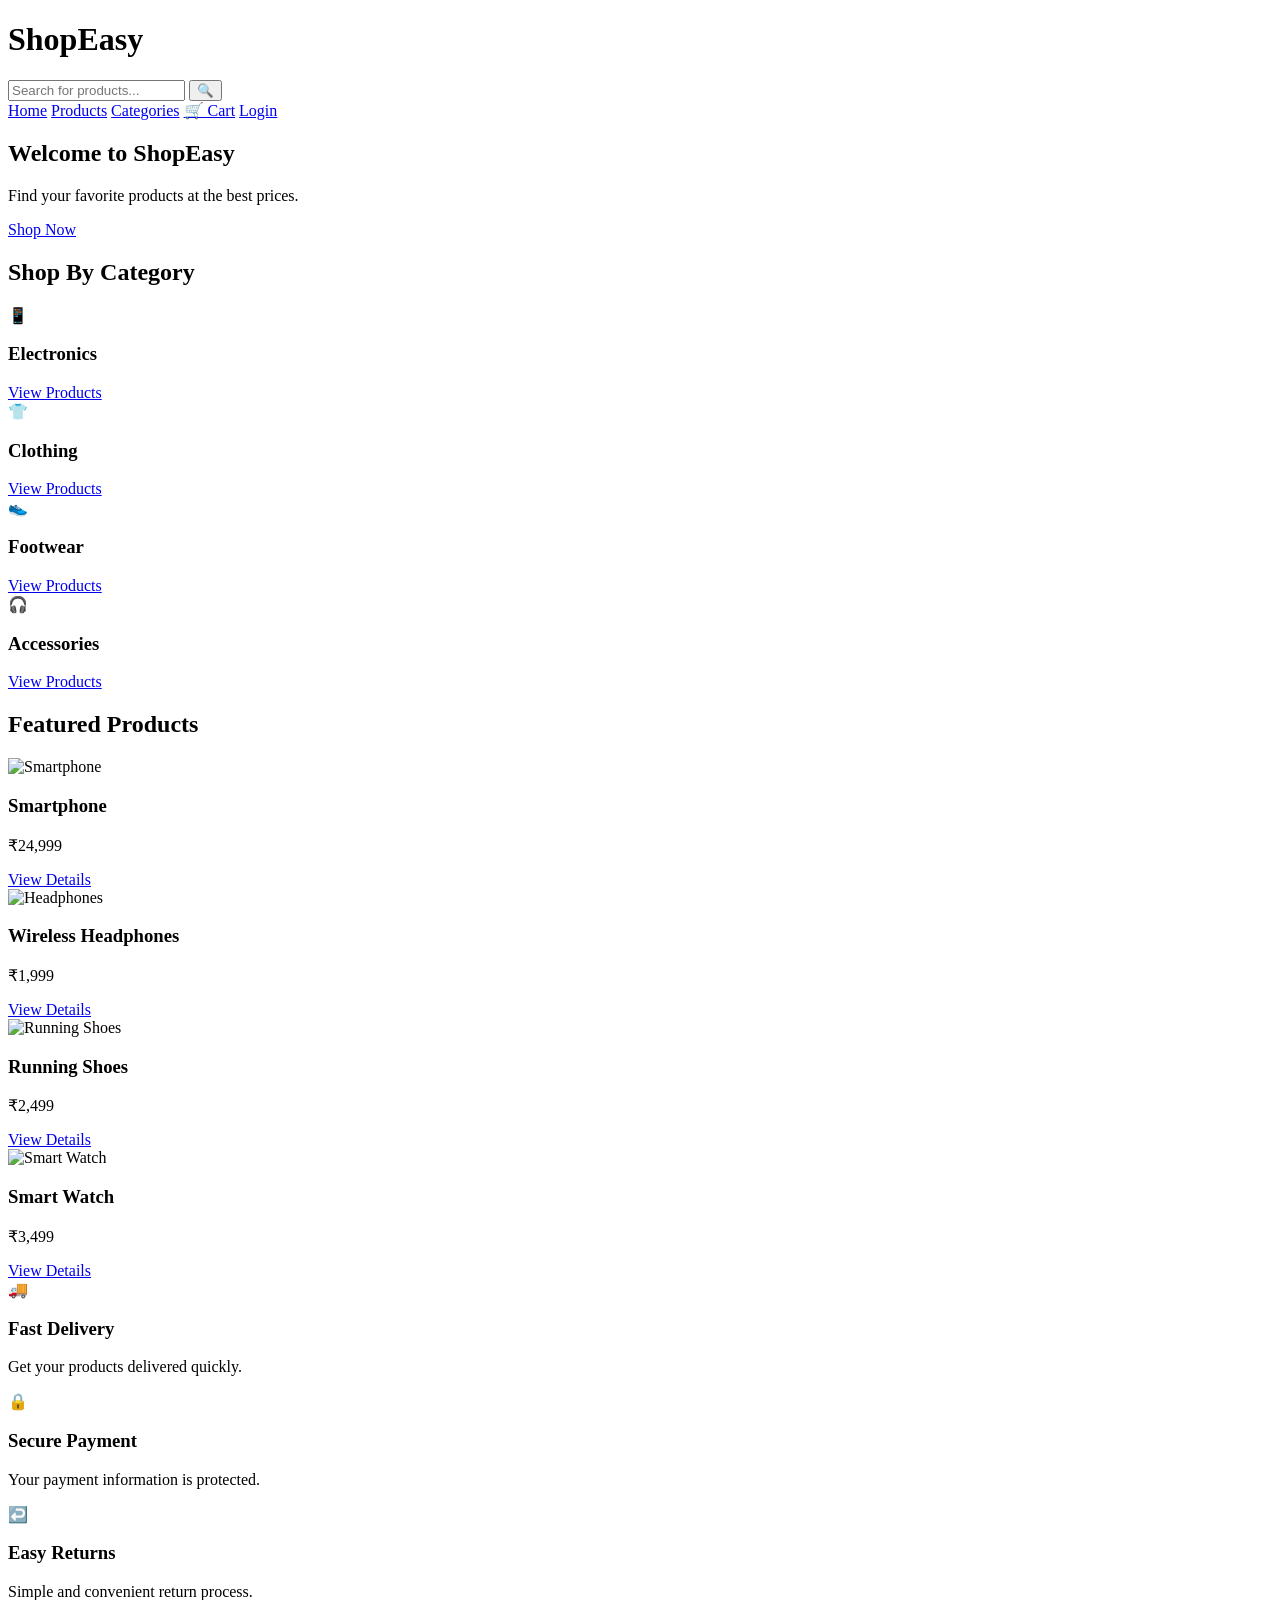
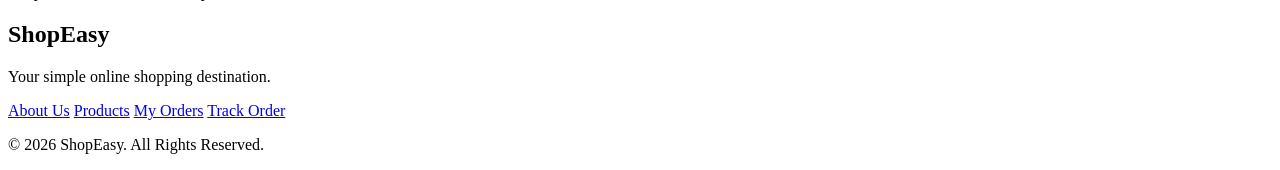
==== index.html @ bfe5061b "Add files via upload" ====
<!DOCTYPE html>
<html lang="en">
<head>
    <meta charset="UTF-8">
    <meta name="viewport" content="width=device-width, initial-scale=1.0">

    <title>ShopEasy - Online Shopping</title>

    <!-- CSS -->
    <link rel="stylesheet" href="css/style.css">
</head>

<body>

    <!-- ================= HEADER ================= -->
    <header class="header">

        <div class="logo">
            <h1>ShopEasy</h1>
        </div>

        <!-- Search -->
        <div class="search-box">
            <input
                type="text"
                id="searchInput"
                placeholder="Search for products..."
            >
            <button onclick="searchProducts()">🔍</button>
        </div>

        <!-- Navigation -->
        <nav class="navbar">
            <a href="index.html">Home</a>
            <a href="products.html">Products</a>
            <a href="categories.html">Categories</a>
            <a href="cart.html">🛒 Cart</a>
            <a href="login.html">Login</a>
        </nav>

    </header>


    <!-- ================= MAIN ================= -->
    <main>

        <!-- Hero Section -->
        <section class="hero">

            <div class="hero-content">
                <h2>Welcome to ShopEasy</h2>

                <p>
                    Find your favorite products at the best prices.
                </p>

                <a href="products.html" class="shop-btn">
                    Shop Now
                </a>
            </div>

        </section>


        <!-- ================= CATEGORIES ================= -->
        <section class="categories">

            <h2>Shop By Category</h2>

            <div class="category-container">

                <div class="category-card">
                    <div class="category-icon">📱</div>
                    <h3>Electronics</h3>
                    <a href="products.html?category=electronics">
                        View Products
                    </a>
                </div>

                <div class="category-card">
                    <div class="category-icon">👕</div>
                    <h3>Clothing</h3>
                    <a href="products.html?category=clothing">
                        View Products
                    </a>
                </div>

                <div class="category-card">
                    <div class="category-icon">👟</div>
                    <h3>Footwear</h3>
                    <a href="products.html?category=footwear">
                        View Products
                    </a>
                </div>

                <div class="category-card">
                    <div class="category-icon">🎧</div>
                    <h3>Accessories</h3>
                    <a href="products.html?category=accessories">
                        View Products
                    </a>
                </div>

            </div>

        </section>


        <!-- ================= FEATURED PRODUCTS ================= -->
        <section class="featured-products">

            <h2>Featured Products</h2>

            <div class="product-container">

                <!-- Product 1 -->
                <div class="product-card">

                    <img
                        src="images/phone.jpg"
                        alt="Smartphone"
                    >

                    <h3>Smartphone</h3>

                    <p class="price">₹24,999</p>

                    <a href="product-details.html?id=1">
                        View Details
                    </a>

                </div>


                <!-- Product 2 -->
                <div class="product-card">

                    <img
                        src="images/headphones.jpg"
                        alt="Headphones"
                    >

                    <h3>Wireless Headphones</h3>

                    <p class="price">₹1,999</p>

                    <a href="product-details.html?id=2">
                        View Details
                    </a>

                </div>


                <!-- Product 3 -->
                <div class="product-card">

                    <img
                        src="images/shoes.jpg"
                        alt="Running Shoes"
                    >

                    <h3>Running Shoes</h3>

                    <p class="price">₹2,499</p>

                    <a href="product-details.html?id=3">
                        View Details
                    </a>

                </div>


                <!-- Product 4 -->
                <div class="product-card">

                    <img
                        src="images/watch.jpg"
                        alt="Smart Watch"
                    >

                    <h3>Smart Watch</h3>

                    <p class="price">₹3,499</p>

                    <a href="product-details.html?id=4">
                        View Details
                    </a>

                </div>

            </div>

        </section>


        <!-- ================= FEATURES ================= -->
        <section class="features">

            <div class="feature">
                <span>🚚</span>
                <h3>Fast Delivery</h3>
                <p>Get your products delivered quickly.</p>
            </div>

            <div class="feature">
                <span>🔒</span>
                <h3>Secure Payment</h3>
                <p>Your payment information is protected.</p>
            </div>

            <div class="feature">
                <span>↩️</span>
                <h3>Easy Returns</h3>
                <p>Simple and convenient return process.</p>
            </div>

        </section>

    </main>


    <!-- ================= FOOTER ================= -->
    <footer class="footer">

        <div class="footer-content">

            <h2>ShopEasy</h2>

            <p>
                Your simple online shopping destination.
            </p>

            <div class="footer-links">
                <a href="about.html">About Us</a>
                <a href="products.html">Products</a>
                <a href="orders.html">My Orders</a>
                <a href="tracking.html">Track Order</a>
            </div>

        </div>

        <p class="copyright">
            © 2026 ShopEasy. All Rights Reserved.
        </p>

    </footer>


    <!-- JavaScript -->
    <script src="js/app.js"></script> 

</body>
</html>
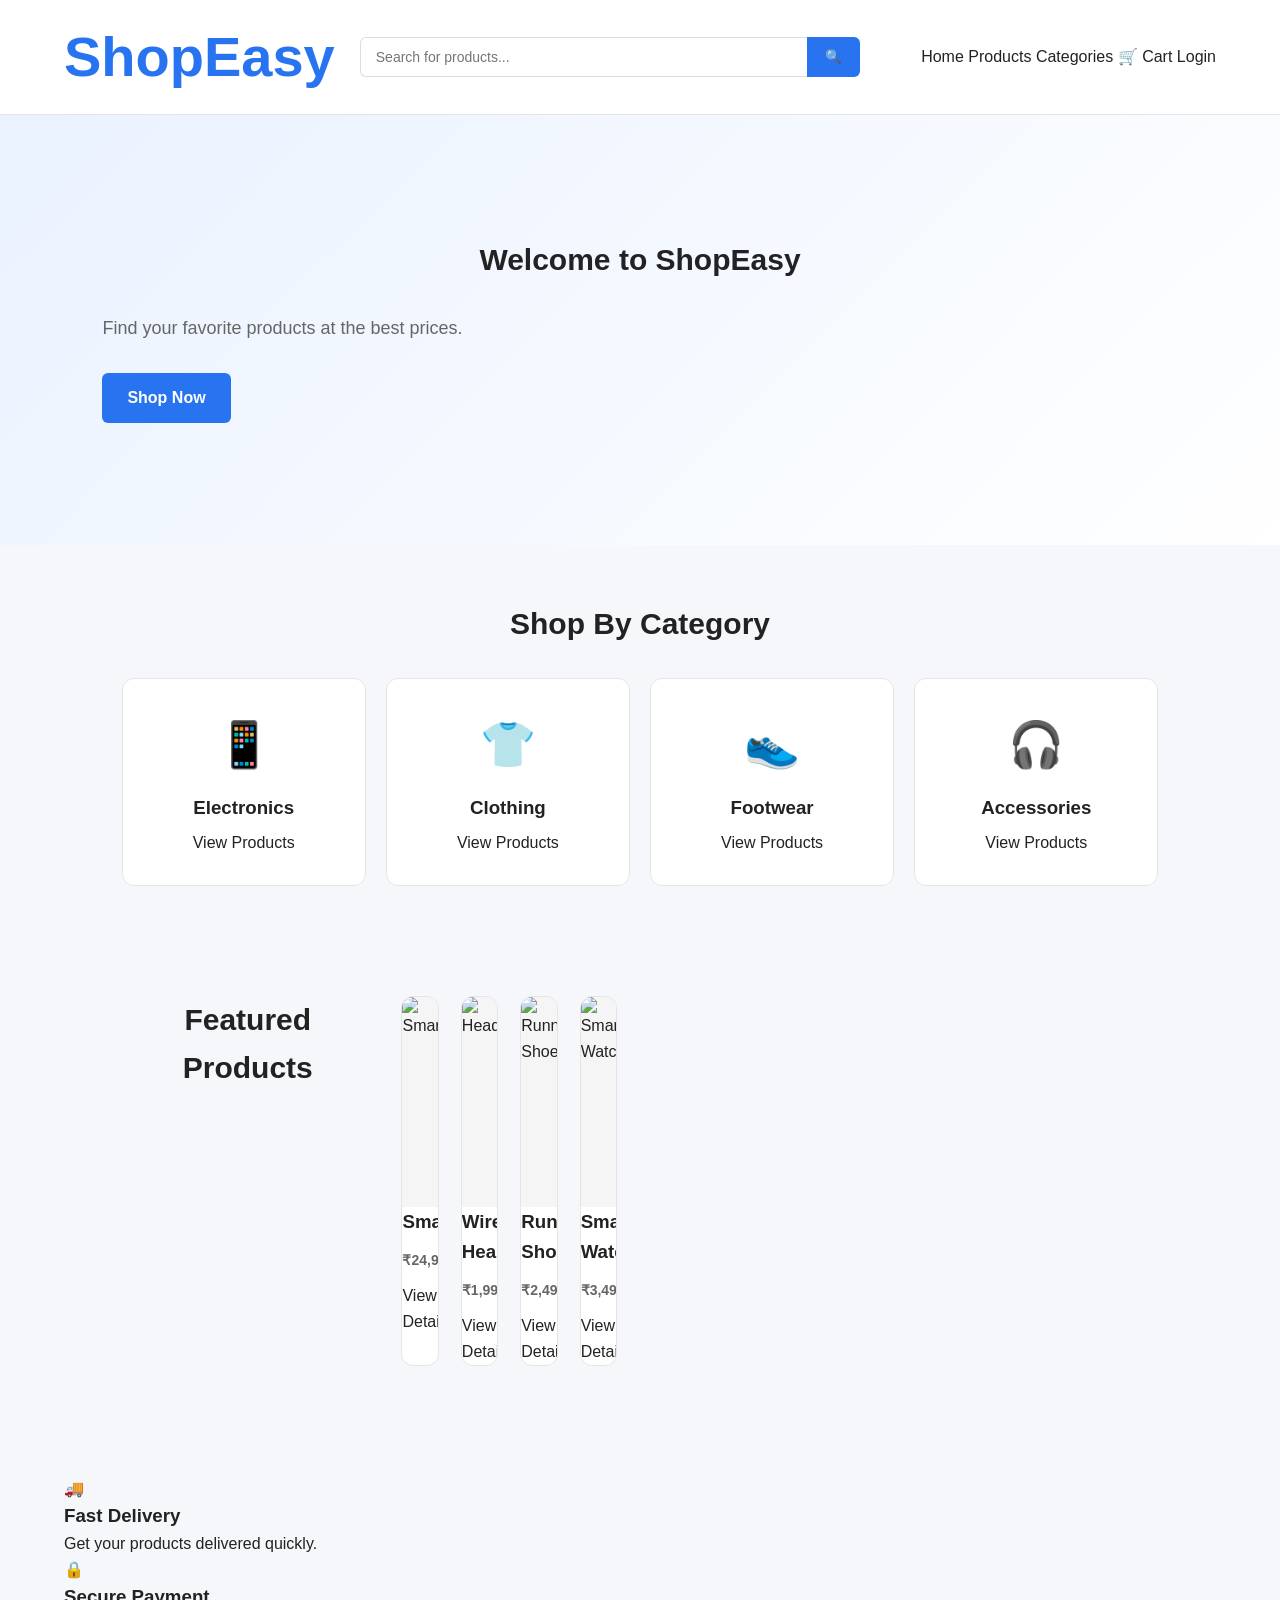
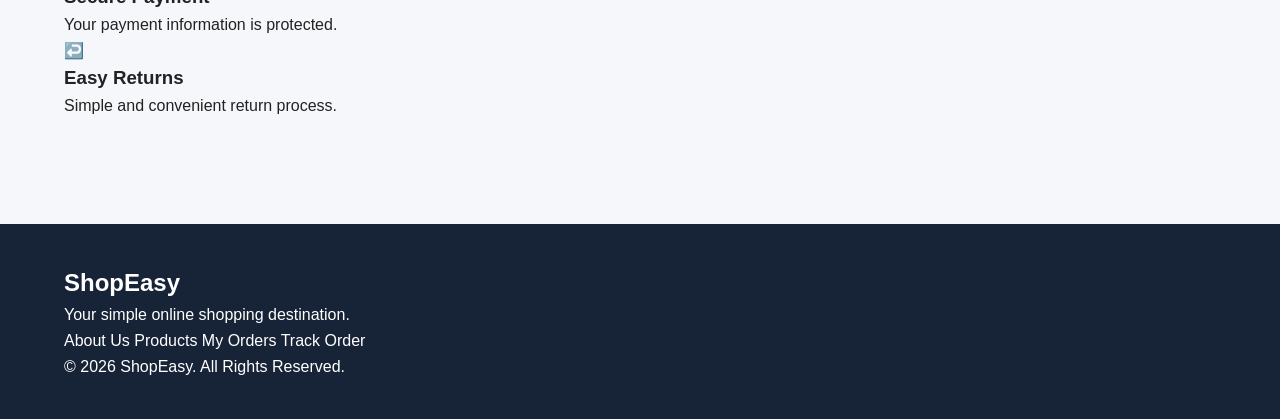
==== commit 1f272e1b: "Update index.html" ====
--- a/index.html
+++ b/index.html
@@ -7,7 +7,7 @@
     <title>ShopEasy - Online Shopping</title>
 
     <!-- CSS -->
-    <link rel="stylesheet" href="css/style.css">
+    <link rel="stylesheet" href="style.css">
 </head>
 
 <body>
@@ -247,7 +247,7 @@
 
 
     <!-- JavaScript -->
-    <script src="js/app.js"></script> 
+    <script src="app.js"></script> 
 
 </body>
-</html>+</html>
--- a/style.css
+++ b/style.css
@@ -0,0 +1,1494 @@
+/* ==========================================
+   ShopEasy - Main CSS
+   File: css/style.css
+========================================== */
+
+
+/* ==========================================
+   RESET
+========================================== */
+
+* {
+    margin: 0;
+    padding: 0;
+    box-sizing: border-box;
+}
+
+html {
+    scroll-behavior: smooth;
+}
+
+body {
+    font-family: Arial, Helvetica, sans-serif;
+    background: #f5f7fa;
+    color: #222;
+    line-height: 1.6;
+}
+
+a {
+    text-decoration: none;
+    color: inherit;
+}
+
+button,
+input,
+select,
+textarea {
+    font-family: inherit;
+}
+
+
+/* ==========================================
+   HEADER
+========================================== */
+
+header {
+    background: #ffffff;
+    min-height: 70px;
+    padding: 12px 5%;
+    display: flex;
+    align-items: center;
+    gap: 25px;
+    border-bottom: 1px solid #e5e5e5;
+    position: sticky;
+    top: 0;
+    z-index: 1000;
+}
+
+.logo {
+    color: #2874f0;
+    font-size: 28px;
+    font-weight: bold;
+    white-space: nowrap;
+}
+
+
+/* ==========================================
+   SEARCH BOX
+========================================== */
+
+.search-box {
+    display: flex;
+    flex: 1;
+    max-width: 500px;
+    min-width: 0;
+}
+
+.search-box input {
+    flex: 1;
+    min-width: 0;
+    padding: 11px 15px;
+    border: 1px solid #ddd;
+    border-right: none;
+    border-radius: 6px 0 0 6px;
+    outline: none;
+    font-size: 14px;
+}
+
+.search-box input:focus {
+    border-color: #2874f0;
+}
+
+.search-box button {
+    padding: 11px 18px;
+    border: none;
+    border-radius: 0 6px 6px 0;
+    background: #2874f0;
+    color: white;
+    cursor: pointer;
+    font-weight: bold;
+    flex-shrink: 0;
+}
+
+.search-box button:hover {
+    background: #125dcc;
+}
+
+
+/* ==========================================
+   NAVIGATION
+========================================== */
+
+nav {
+    margin-left: auto;
+}
+
+nav ul {
+    list-style: none;
+    display: flex;
+    align-items: center;
+    gap: 18px;
+}
+
+nav ul li {
+    list-style: none;
+}
+
+nav ul li a {
+    color: #333;
+    font-size: 14px;
+    font-weight: 600;
+    transition: color 0.3s ease;
+    white-space: nowrap;
+}
+
+nav ul li a:hover {
+    color: #2874f0;
+}
+
+
+/* ==========================================
+   CART COUNT
+========================================== */
+
+.cart-count {
+    display: inline-flex;
+    align-items: center;
+    justify-content: center;
+    min-width: 19px;
+    height: 19px;
+    padding: 0 5px;
+    margin-left: 5px;
+    border-radius: 50%;
+    background: #2874f0;
+    color: white;
+    font-size: 11px;
+    font-weight: bold;
+}
+
+
+/* ==========================================
+   COMMON CONTAINER
+========================================== */
+
+.container {
+    width: 90%;
+    max-width: 1200px;
+    margin: 0 auto;
+}
+
+
+/* ==========================================
+   HERO SECTION
+========================================== */
+
+.hero {
+    min-height: 430px;
+    padding: 90px 8%;
+    display: flex;
+    flex-direction: column;
+    justify-content: center;
+    background: linear-gradient(
+        135deg,
+        #eaf2ff,
+        #ffffff
+    );
+}
+
+.hero h1 {
+    max-width: 650px;
+    font-size: 48px;
+    line-height: 1.2;
+    margin-bottom: 20px;
+}
+
+.hero p {
+    max-width: 600px;
+    color: #666;
+    font-size: 18px;
+    margin-bottom: 30px;
+}
+
+.shop-btn {
+    display: inline-block;
+    width: fit-content;
+    padding: 12px 25px;
+    border-radius: 6px;
+    background: #2874f0;
+    color: white;
+    font-weight: bold;
+    transition: 0.3s;
+}
+
+.shop-btn:hover {
+    background: #125dcc;
+    transform: translateY(-2px);
+}
+
+
+/* ==========================================
+   COMMON SECTION
+========================================== */
+
+section {
+    padding: 55px 5%;
+}
+
+section h2 {
+    text-align: center;
+    margin-bottom: 30px;
+    font-size: 30px;
+}
+
+
+/* ==========================================
+   CATEGORY CONTAINER
+========================================== */
+
+.category-container,
+.categories-container {
+    width: 90%;
+    max-width: 1200px;
+    margin: 0 auto;
+    display: grid;
+    grid-template-columns: repeat(4, minmax(0, 1fr));
+    gap: 20px;
+}
+
+
+/* ==========================================
+   CATEGORY CARD
+========================================== */
+
+.category-card {
+    background: white;
+    padding: 30px 20px;
+    border-radius: 12px;
+    text-align: center;
+    border: 1px solid #e5e5e5;
+    transition: 0.3s;
+}
+
+.category-card:hover {
+    transform: translateY(-5px);
+    box-shadow: 0 8px 25px rgba(0, 0, 0, 0.1);
+}
+
+.category-card .category-icon {
+    font-size: 45px;
+    margin-bottom: 12px;
+}
+
+.category-card h3 {
+    margin-bottom: 7px;
+}
+
+.category-card p {
+    color: #777;
+    font-size: 14px;
+}
+
+
+/* ==========================================
+   FEATURED PRODUCTS
+========================================== */
+
+.product-container,
+.featured-products {
+    width: 90%;
+    max-width: 1200px;
+    margin: 0 auto;
+    display: grid;
+    grid-template-columns: repeat(4, minmax(0, 1fr));
+    gap: 22px;
+}
+
+
+/* ==========================================
+   PRODUCT CARD
+========================================== */
+
+.product-card {
+    width: 100%;
+    min-width: 0;
+    background: white;
+    border-radius: 12px;
+    overflow: hidden;
+    border: 1px solid #e5e5e5;
+    transition: 0.3s;
+}
+
+.product-card:hover {
+    transform: translateY(-5px);
+    box-shadow: 0 8px 25px rgba(0, 0, 0, 0.1);
+}
+
+.product-card img {
+    display: block;
+    width: 100%;
+    height: 210px;
+    object-fit: contain;
+    background: #f5f5f5;
+}
+
+.product-card-content {
+    padding: 18px;
+}
+
+.product-card h3 {
+    margin-bottom: 8px;
+}
+
+.product-card p {
+    color: #666;
+    font-size: 14px;
+}
+
+.price {
+    display: block;
+    margin: 12px 0;
+    font-size: 19px;
+    font-weight: bold;
+}
+
+
+/* ==========================================
+   COMMON BUTTONS
+========================================== */
+
+.btn,
+.primary-btn {
+    display: inline-block;
+    padding: 11px 20px;
+    border: none;
+    border-radius: 6px;
+    background: #2874f0;
+    color: white;
+    cursor: pointer;
+    font-weight: bold;
+    transition: 0.3s;
+}
+
+.btn:hover,
+.primary-btn:hover {
+    background: #125dcc;
+}
+
+
+/* ==========================================
+   AUTH PAGES
+========================================== */
+
+.auth-page {
+    min-height: calc(100vh - 140px);
+    padding: 50px 20px;
+    display: flex;
+    align-items: center;
+    justify-content: center;
+}
+
+.auth-container {
+    width: 100%;
+    max-width: 450px;
+    background: white;
+    padding: 35px;
+    border-radius: 12px;
+    box-shadow: 0 5px 25px rgba(0, 0, 0, 0.08);
+}
+
+.auth-container h1 {
+    text-align: center;
+    margin-bottom: 10px;
+}
+
+.auth-container > p {
+    text-align: center;
+    color: #777;
+    margin-bottom: 25px;
+}
+
+.auth-form {
+    display: flex;
+    flex-direction: column;
+    gap: 15px;
+}
+
+.auth-form label {
+    font-weight: 600;
+    font-size: 14px;
+}
+
+.auth-form input,
+.auth-form select,
+.auth-form textarea {
+    width: 100%;
+    padding: 12px;
+    border: 1px solid #ddd;
+    border-radius: 6px;
+    outline: none;
+}
+
+.auth-form input:focus,
+.auth-form select:focus,
+.auth-form textarea:focus {
+    border-color: #2874f0;
+}
+
+.auth-form button {
+    padding: 12px;
+    border: none;
+    border-radius: 6px;
+    background: #2874f0;
+    color: white;
+    font-weight: bold;
+    cursor: pointer;
+}
+
+.auth-form button:hover {
+    background: #125dcc;
+}
+
+.auth-links {
+    margin-top: 20px;
+    text-align: center;
+    font-size: 14px;
+}
+
+.auth-links a {
+    color: #2874f0;
+}
+
+
+/* ==========================================
+   CART PAGE
+========================================== */
+
+.cart-page {
+    width: 90%;
+    max-width: 1200px;
+    margin: 40px auto;
+}
+
+.cart-page h1 {
+    margin-bottom: 25px;
+}
+
+.cart-section {
+    display: grid;
+    grid-template-columns: minmax(0, 1fr) 330px;
+    gap: 25px;
+}
+
+.cart-items {
+    display: flex;
+    flex-direction: column;
+    gap: 15px;
+}
+
+.cart-item {
+    background: white;
+    padding: 20px;
+    border-radius: 10px;
+    display: grid;
+    grid-template-columns: minmax(0, 1fr) auto auto auto;
+    align-items: center;
+    gap: 20px;
+    border: 1px solid #e5e5e5;
+}
+
+.cart-product {
+    display: flex;
+    align-items: center;
+    gap: 15px;
+    min-width: 0;
+}
+
+.cart-product-image {
+    width: 90px;
+    height: 90px;
+    object-fit: contain;
+    border-radius: 8px;
+    background: #f5f5f5;
+    flex-shrink: 0;
+}
+
+.cart-product-info {
+    min-width: 0;
+}
+
+.cart-product-info h3 {
+    margin-bottom: 5px;
+}
+
+.cart-product-info p {
+    color: #777;
+    font-size: 13px;
+    margin-bottom: 5px;
+}
+
+.cart-quantity {
+    display: flex;
+    align-items: center;
+    gap: 12px;
+}
+
+.cart-quantity button {
+    width: 30px;
+    height: 30px;
+    border: 1px solid #ddd;
+    background: white;
+    border-radius: 5px;
+    cursor: pointer;
+    font-size: 18px;
+}
+
+.cart-quantity button:hover {
+    background: #f0f0f0;
+}
+
+.cart-item-total {
+    white-space: nowrap;
+}
+
+.remove-cart-btn {
+    border: none;
+    background: #fff0f0;
+    color: #d32f2f;
+    padding: 8px 12px;
+    border-radius: 5px;
+    cursor: pointer;
+}
+
+.remove-cart-btn:hover {
+    background: #ffe0e0;
+}
+
+
+/* ==========================================
+   CART SUMMARY
+========================================== */
+
+.cart-summary {
+    height: fit-content;
+    padding: 25px;
+    background: white;
+    border-radius: 10px;
+    border: 1px solid #e5e5e5;
+}
+
+.cart-summary h2 {
+    text-align: left;
+    font-size: 22px;
+    margin-bottom: 20px;
+}
+
+.summary-row {
+    display: flex;
+    justify-content: space-between;
+    gap: 15px;
+    margin-bottom: 14px;
+    color: #555;
+}
+
+.summary-total {
+    display: flex;
+    justify-content: space-between;
+    gap: 15px;
+    padding-top: 15px;
+    margin-top: 10px;
+    border-top: 1px solid #ddd;
+    font-size: 19px;
+    font-weight: bold;
+}
+
+.checkout-btn {
+    width: 100%;
+    margin-top: 20px;
+    padding: 13px;
+    border: none;
+    border-radius: 6px;
+    background: #2874f0;
+    color: white;
+    cursor: pointer;
+    font-size: 16px;
+    font-weight: bold;
+}
+
+.checkout-btn:hover {
+    background: #125dcc;
+}
+
+
+/* ==========================================
+   EMPTY CART
+========================================== */
+
+.empty-cart {
+    padding: 60px 20px;
+    background: white;
+    border-radius: 10px;
+    text-align: center;
+}
+
+.empty-cart-icon {
+    font-size: 55px;
+    margin-bottom: 15px;
+}
+
+.empty-cart h3 {
+    margin-bottom: 8px;
+}
+
+.empty-cart p {
+    color: #777;
+    margin-bottom: 20px;
+}
+
+
+/* ==========================================
+   CHECKOUT PAGE
+========================================== */
+
+.checkout-page {
+    width: 90%;
+    max-width: 1200px;
+    margin: 40px auto;
+}
+
+.checkout-container {
+    display: grid;
+    grid-template-columns: minmax(0, 1fr) 350px;
+    gap: 25px;
+}
+
+.checkout-form,
+.checkout-summary {
+    background: white;
+    padding: 25px;
+    border-radius: 10px;
+    border: 1px solid #e5e5e5;
+}
+
+.checkout-form h2,
+.checkout-summary h2 {
+    margin-bottom: 20px;
+}
+
+.form-group {
+    margin-bottom: 16px;
+}
+
+.form-group label {
+    display: block;
+    margin-bottom: 6px;
+    font-weight: 600;
+}
+
+.form-group input,
+.form-group textarea,
+.form-group select {
+    width: 100%;
+    padding: 11px;
+    border: 1px solid #ddd;
+    border-radius: 6px;
+    outline: none;
+}
+
+.form-group input:focus,
+.form-group textarea:focus,
+.form-group select:focus {
+    border-color: #2874f0;
+}
+
+.form-row {
+    display: grid;
+    grid-template-columns: 1fr 1fr;
+    gap: 15px;
+}
+
+.checkout-submit {
+    width: 100%;
+    padding: 13px;
+    border: none;
+    border-radius: 6px;
+    background: #2874f0;
+    color: white;
+    font-size: 16px;
+    font-weight: bold;
+    cursor: pointer;
+}
+
+.checkout-submit:hover {
+    background: #125dcc;
+}
+
+
+/* ==========================================
+   CHECKOUT ITEMS
+========================================== */
+
+.checkout-items {
+    display: flex;
+    flex-direction: column;
+    gap: 12px;
+    margin-bottom: 20px;
+}
+
+.checkout-item {
+    display: flex;
+    align-items: center;
+    gap: 12px;
+    padding-bottom: 12px;
+    border-bottom: 1px solid #eee;
+}
+
+.checkout-product {
+    display: flex;
+    align-items: center;
+    gap: 12px;
+    width: 100%;
+    min-width: 0;
+}
+
+.checkout-product img {
+    width: 65px;
+    height: 65px;
+    object-fit: contain;
+    background: #f5f5f5;
+    border-radius: 6px;
+    flex-shrink: 0;
+}
+
+.checkout-product h4 {
+    margin-bottom: 3px;
+}
+
+.checkout-product p {
+    color: #777;
+    font-size: 13px;
+}
+
+.checkout-product span {
+    font-weight: bold;
+}
+
+
+/* ==========================================
+   PAYMENT PAGE
+========================================== */
+
+.payment-page {
+    width: 90%;
+    max-width: 1100px;
+    margin: 40px auto;
+}
+
+.payment-container {
+    display: grid;
+    grid-template-columns: minmax(0, 1fr) 350px;
+    gap: 25px;
+}
+
+.payment-methods {
+    display: flex;
+    flex-direction: column;
+    gap: 12px;
+    margin-bottom: 20px;
+}
+
+.payment-method {
+    padding: 15px;
+    border: 1px solid #ddd;
+    border-radius: 8px;
+    cursor: pointer;
+}
+
+.payment-method:hover {
+    border-color: #2874f0;
+}
+
+.payment-form {
+    background: white;
+    padding: 25px;
+    border-radius: 10px;
+    border: 1px solid #e5e5e5;
+}
+
+.payment-form input,
+.payment-form select {
+    width: 100%;
+    padding: 11px;
+    margin: 7px 0 15px;
+    border: 1px solid #ddd;
+    border-radius: 6px;
+    box-sizing: border-box;
+}
+
+.pay-btn {
+    width: 100%;
+    padding: 13px;
+    border: none;
+    border-radius: 6px;
+    background: #2874f0;
+    color: white;
+    font-weight: bold;
+    cursor: pointer;
+}
+
+.pay-btn:hover {
+    background: #125dcc;
+}
+
+
+/* ==========================================
+   PRODUCT DETAILS
+========================================== */
+
+.product-details-page {
+    width: 90%;
+    max-width: 1100px;
+    margin: 40px auto;
+}
+
+.product-details-container {
+    display: grid;
+    grid-template-columns: minmax(0, 1fr) minmax(0, 1fr);
+    gap: 40px;
+    background: white;
+    padding: 30px;
+    border-radius: 12px;
+}
+
+.product-details-image {
+    display: flex;
+    justify-content: center;
+    align-items: center;
+    background: #f5f5f5;
+    border-radius: 10px;
+    min-height: 400px;
+    overflow: hidden;
+}
+
+.product-details-image img {
+    display: block;
+    width: 100%;
+    max-height: 400px;
+    object-fit: contain;
+}
+
+.product-details-info h1 {
+    font-size: 32px;
+    margin-bottom: 10px;
+}
+
+.product-details-info .price {
+    font-size: 28px;
+    color: #2874f0;
+}
+
+.product-rating {
+    margin: 10px 0;
+}
+
+.product-description {
+    color: #666;
+    margin: 15px 0;
+}
+
+.quantity-control {
+    display: flex;
+    align-items: center;
+    gap: 10px;
+    margin: 20px 0;
+}
+
+.quantity-control button {
+    width: 35px;
+    height: 35px;
+    border: 1px solid #ddd;
+    background: white;
+    cursor: pointer;
+    border-radius: 5px;
+}
+
+.quantity-control input {
+    width: 55px;
+    height: 35px;
+    text-align: center;
+    border: 1px solid #ddd;
+    border-radius: 5px;
+}
+
+.buy-btn {
+    padding: 12px 25px;
+    border: none;
+    border-radius: 6px;
+    background: #ff9f00;
+    color: white;
+    cursor: pointer;
+    font-weight: bold;
+}
+
+.buy-btn:hover {
+    background: #e68a00;
+}
+
+
+/* ==========================================
+   ORDERS
+========================================== */
+
+.orders-page {
+    width: 90%;
+    max-width: 1000px;
+    margin: 40px auto;
+}
+
+.order-card {
+    background: white;
+    padding: 20px;
+    border-radius: 10px;
+    margin-bottom: 15px;
+    display: flex;
+    align-items: center;
+    gap: 20px;
+    border: 1px solid #e5e5e5;
+}
+
+.order-card img {
+    width: 90px;
+    height: 90px;
+    object-fit: contain;
+    background: #f5f5f5;
+    border-radius: 8px;
+    flex-shrink: 0;
+}
+
+.order-info {
+    flex: 1;
+    min-width: 0;
+}
+
+.order-info h3 {
+    margin-bottom: 5px;
+}
+
+.order-info p {
+    color: #666;
+    font-size: 14px;
+}
+
+.order-status {
+    padding: 6px 12px;
+    border-radius: 20px;
+    background: #e8f5e9;
+    color: #2e7d32;
+    font-size: 13px;
+    font-weight: bold;
+    white-space: nowrap;
+}
+
+.order-actions a {
+    display: inline-block;
+    padding: 8px 14px;
+    border-radius: 5px;
+    background: #2874f0;
+    color: white;
+    font-size: 13px;
+}
+
+.order-actions a:hover {
+    background: #125dcc;
+}
+
+
+/* ==========================================
+   TRACKING PAGE
+========================================== */
+
+.tracking-page {
+    width: 90%;
+    max-width: 1000px;
+    margin: 40px auto;
+}
+
+.tracking-search {
+    display: flex;
+    max-width: 600px;
+    margin: 25px auto 35px;
+}
+
+.tracking-search input {
+    flex: 1;
+    min-width: 0;
+    padding: 13px;
+    border: 1px solid #ddd;
+    border-radius: 6px 0 0 6px;
+    outline: none;
+}
+
+.tracking-search button {
+    padding: 13px 22px;
+    border: none;
+    background: #2874f0;
+    color: white;
+    border-radius: 0 6px 6px 0;
+    cursor: pointer;
+    font-weight: bold;
+}
+
+.tracking-search button:hover {
+    background: #125dcc;
+}
+
+
+/* ==========================================
+   TRACKING RESULT
+========================================== */
+
+.tracking-result {
+    background: white;
+    padding: 30px;
+    border-radius: 12px;
+    border: 1px solid #e5e5e5;
+}
+
+.tracking-header {
+    display: flex;
+    justify-content: space-between;
+    align-items: center;
+    gap: 15px;
+    padding-bottom: 20px;
+    border-bottom: 1px solid #eee;
+}
+
+.tracking-status {
+    font-weight: bold;
+    color: #2e7d32;
+}
+
+
+/* ==========================================
+   TRACKING TIMELINE
+========================================== */
+
+.tracking-timeline {
+    display: flex;
+    justify-content: space-between;
+    position: relative;
+    margin: 45px 0;
+}
+
+.tracking-timeline::before {
+    content: "";
+    position: absolute;
+    top: 18px;
+    left: 5%;
+    right: 5%;
+    height: 3px;
+    background: #ddd;
+}
+
+.timeline-step {
+    position: relative;
+    z-index: 1;
+    text-align: center;
+    width: 20%;
+}
+
+.timeline-icon {
+    width: 36px;
+    height: 36px;
+    margin: 0 auto 10px;
+    border-radius: 50%;
+    background: #ddd;
+    display: flex;
+    align-items: center;
+    justify-content: center;
+}
+
+.timeline-step.completed .timeline-icon,
+.timeline-step.active .timeline-icon {
+    background: #2874f0;
+    color: white;
+}
+
+.timeline-step.completed,
+.timeline-step.active {
+    color: #2874f0;
+    font-weight: bold;
+}
+
+
+/* ==========================================
+   TRACKING PRODUCT
+========================================== */
+
+.tracking-product {
+    display: flex;
+    align-items: center;
+    gap: 20px;
+    padding-top: 25px;
+    border-top: 1px solid #eee;
+}
+
+.tracking-product img {
+    width: 100px;
+    height: 100px;
+    object-fit: contain;
+    background: #f5f5f5;
+    border-radius: 8px;
+    flex-shrink: 0;
+}
+
+
+/* ==========================================
+   ERROR MESSAGE
+========================================== */
+
+.tracking-error {
+    max-width: 600px;
+    margin: 20px auto;
+    padding: 15px;
+    background: #fff0f0;
+    color: #c62828;
+    border-radius: 6px;
+    text-align: center;
+}
+
+
+/* ==========================================
+   ABOUT PAGE
+========================================== */
+
+.about-page {
+    width: 90%;
+    max-width: 1000px;
+    margin: 50px auto;
+}
+
+.about-card {
+    background: white;
+    padding: 35px;
+    border-radius: 12px;
+    margin-bottom: 20px;
+    border: 1px solid #e5e5e5;
+}
+
+.about-card h2 {
+    text-align: left;
+    margin-bottom: 15px;
+}
+
+.about-card p {
+    color: #666;
+}
+
+
+/* ==========================================
+   FOOTER
+========================================== */
+
+footer {
+    margin-top: 50px;
+    padding: 40px 5%;
+    background: #172337;
+    color: white;
+}
+
+.footer-container {
+    width: 90%;
+    max-width: 1200px;
+    margin: 0 auto;
+    display: grid;
+    grid-template-columns: repeat(3, minmax(0, 1fr));
+    gap: 30px;
+}
+
+.footer-column h3 {
+    margin-bottom: 15px;
+}
+
+.footer-column p {
+    color: #ccc;
+    font-size: 14px;
+}
+
+.footer-column ul {
+    list-style: none;
+}
+
+.footer-column ul li {
+    margin-bottom: 8px;
+}
+
+.footer-column ul li a {
+    color: #ccc;
+    font-size: 14px;
+}
+
+.footer-column ul li a:hover {
+    color: white;
+}
+
+.footer-bottom {
+    margin-top: 30px;
+    padding-top: 20px;
+    border-top: 1px solid #39465a;
+    text-align: center;
+    color: #aaa;
+    font-size: 13px;
+}
+
+
+/* ==========================================
+   FORM VALIDATION / FOCUS
+========================================== */
+
+input:focus,
+textarea:focus,
+select:focus {
+    box-shadow: 0 0 0 2px rgba(40, 116, 240, 0.08);
+}
+
+
+/* ==========================================
+   RESPONSIVE - TABLET
+   900px
+========================================== */
+
+@media (max-width: 900px) {
+
+    .category-container,
+    .categories-container,
+    .product-container,
+    .featured-products {
+        grid-template-columns: repeat(2, minmax(0, 1fr));
+    }
+
+    .cart-section,
+    .checkout-container,
+    .payment-container,
+    .product-details-container {
+        grid-template-columns: 1fr;
+    }
+
+    .cart-item {
+        grid-template-columns: 1fr;
+    }
+
+    .footer-container {
+        grid-template-columns: repeat(2, minmax(0, 1fr));
+    }
+
+    .cart-summary,
+    .checkout-summary {
+        width: 100%;
+    }
+}
+
+
+/* ==========================================
+   RESPONSIVE - MOBILE
+   600px
+========================================== */
+
+@media (max-width: 600px) {
+
+    html,
+    body {
+        width: 100%;
+        overflow-x: hidden;
+    }
+
+    header {
+        flex-direction: column;
+        align-items: stretch;
+        padding: 12px 3%;
+        gap: 15px;
+    }
+
+    .logo {
+        text-align: center;
+        font-size: 23px;
+    }
+
+    .search-box {
+        width: 100%;
+        max-width: 100%;
+        order: 3;
+    }
+
+    nav {
+        width: 100%;
+        margin-left: 0;
+    }
+
+    nav ul {
+        justify-content: center;
+        flex-wrap: wrap;
+        gap: 8px;
+    }
+
+    nav ul li a {
+        font-size: 13px;
+    }
+
+    .hero {
+        min-height: 350px;
+        padding: 50px 6%;
+    }
+
+    .hero h1 {
+        font-size: 32px;
+    }
+
+    .hero p {
+        font-size: 16px;
+    }
+
+    section {
+        padding: 40px 10px;
+    }
+
+    section h2 {
+        font-size: 26px;
+    }
+
+    .category-container,
+    .categories-container,
+    .product-container,
+    .featured-products {
+        width: 94%;
+        grid-template-columns: 1fr;
+        gap: 15px;
+    }
+
+    .form-row {
+        grid-template-columns: 1fr;
+    }
+
+    .auth-container {
+        width: 94%;
+        padding: 25px 18px;
+    }
+
+    .cart-page,
+    .checkout-page,
+    .payment-page,
+    .product-details-page,
+    .orders-page,
+    .tracking-page,
+    .about-page {
+        width: 94%;
+        margin: 25px auto;
+    }
+
+    .product-details-container {
+        padding: 20px;
+    }
+
+    .product-details-image {
+        min-height: 300px;
+    }
+
+    .product-details-info h1 {
+        font-size: 26px;
+    }
+
+    .tracking-search {
+        flex-direction: column;
+        gap: 10px;
+    }
+
+    .tracking-search input,
+    .tracking-search button {
+        width: 100%;
+        border-radius: 6px;
+    }
+
+    .tracking-header {
+        flex-direction: column;
+        align-items: flex-start;
+    }
+
+    .tracking-timeline {
+        flex-direction: column;
+        gap: 20px;
+    }
+
+    .tracking-timeline::before {
+        display: none;
+    }
+
+    .timeline-step {
+        width: 100%;
+    }
+
+    .tracking-product {
+        flex-direction: column;
+        text-align: center;
+    }
+
+    .order-card {
+        flex-direction: column;
+        align-items: stretch;
+    }
+
+    .order-card img {
+        margin: 0 auto;
+    }
+
+    .order-status {
+        width: fit-content;
+    }
+
+    .order-actions a {
+        display: block;
+        width: 100%;
+        text-align: center;
+    }
+
+    .footer-container {
+        grid-template-columns: 1fr;
+        text-align: center;
+    }
+}
+
+
+/* ==========================================
+   VERY SMALL MOBILE
+   400px
+========================================== */
+
+@media (max-width: 400px) {
+
+    .logo {
+        font-size: 21px;
+    }
+
+    nav ul {
+        gap: 5px;
+    }
+
+    nav ul li a {
+        font-size: 12px;
+        padding: 5px;
+    }
+
+    .hero h1 {
+        font-size: 26px;
+    }
+
+    .hero p {
+        font-size: 14px;
+    }
+
+    .product-card img {
+        height: 200px;
+    }
+
+    .auth-container {
+        width: 96%;
+        padding: 20px 15px;
+    }
+
+    .cart-page,
+    .checkout-page,
+    .payment-page,
+    .product-details-page,
+    .orders-page,
+    .tracking-page {
+        width: 96%;
+    }
+}
